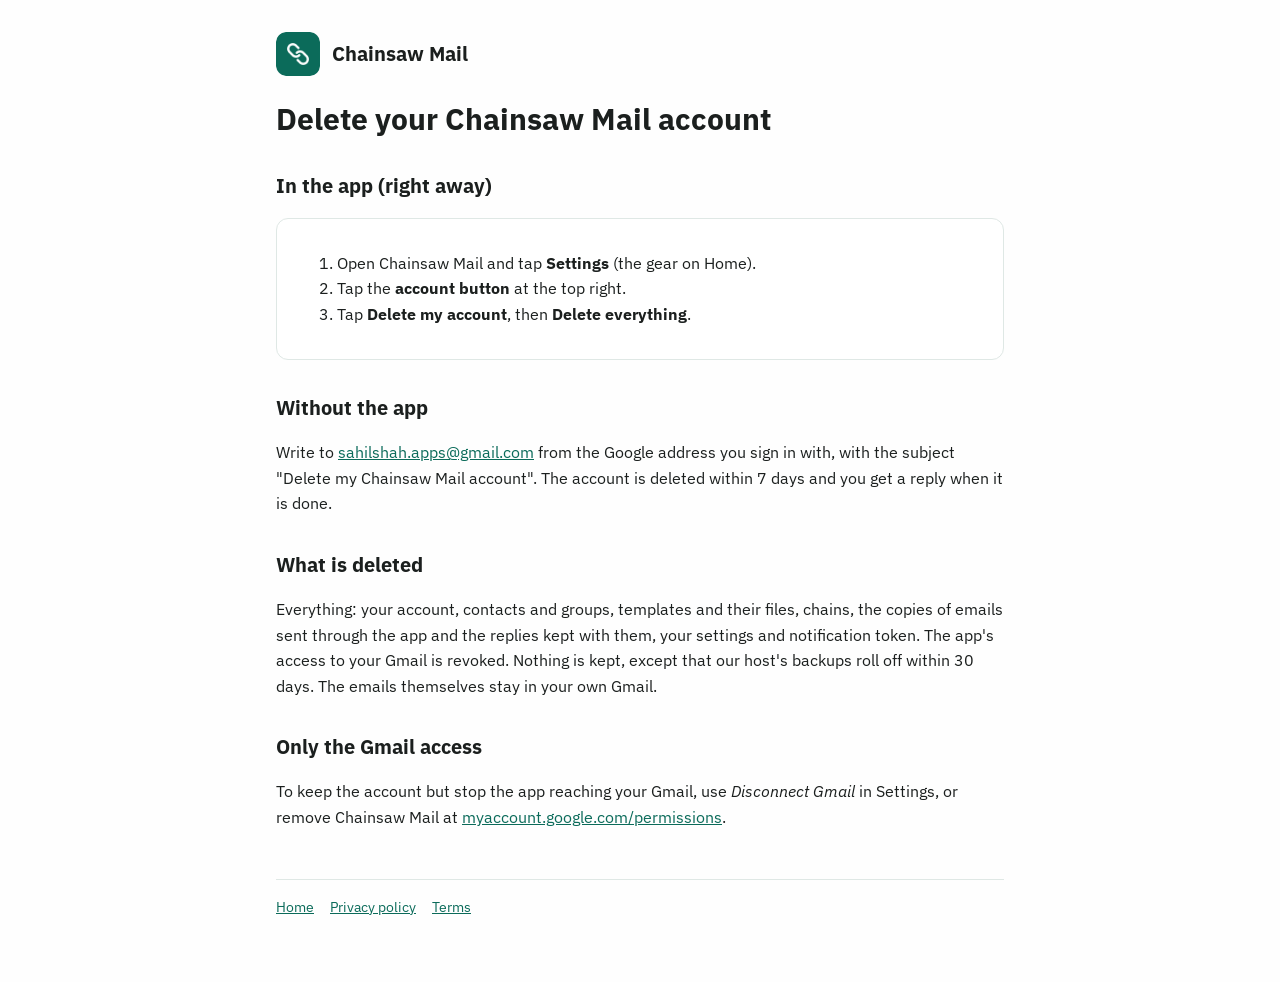
==== delete-account.html @ 6ddd8360 "Chainsaw Mail: home, privacy policy, terms, delete your account Co-Authored-By: Claude Opus 5.5 <nor" ====
<!doctype html>
<html lang="en">
<head>
  <meta charset="utf-8">
  <meta name="viewport" content="width=device-width, initial-scale=1">
  <title>Delete your account - Chainsaw Mail</title>
  <link rel="icon" href="icon.png">
  <link rel="preconnect" href="https://fonts.googleapis.com">
  <link href="https://fonts.googleapis.com/css2?family=IBM+Plex+Sans:wght@400;600;700&display=swap" rel="stylesheet">
  <link rel="stylesheet" href="style.css">
</head>
<body>
<main>
  <header><img src="icon.png" alt=""><a href="./">Chainsaw Mail</a></header>

  <h1>Delete your Chainsaw Mail account</h1>

  <h2>In the app (right away)</h2>
  <div class="card">
    <ol>
      <li>Open Chainsaw Mail and tap <strong>Settings</strong> (the gear on Home).</li>
      <li>Tap the <strong>account button</strong> at the top right.</li>
      <li>Tap <strong>Delete my account</strong>, then <strong>Delete everything</strong>.</li>
    </ol>
  </div>

  <h2>Without the app</h2>
  <p>Write to <a href="mailto:sahilshah.apps@gmail.com?subject=Delete%20my%20Chainsaw%20Mail%20account">sahilshah.apps@gmail.com</a>
    from the Google address you sign in with, with the subject "Delete my Chainsaw Mail account". The account is
    deleted within 7 days and you get a reply when it is done.</p>

  <h2>What is deleted</h2>
  <p>Everything: your account, contacts and groups, templates and their files, chains, the copies of emails sent
    through the app and the replies kept with them, your settings and notification token. The app's access to your
    Gmail is revoked. Nothing is kept, except that our host's backups roll off within 30 days. The emails themselves
    stay in your own Gmail.</p>

  <h2>Only the Gmail access</h2>
  <p>To keep the account but stop the app reaching your Gmail, use <em>Disconnect Gmail</em> in Settings, or remove
    Chainsaw Mail at <a href="https://myaccount.google.com/permissions">myaccount.google.com/permissions</a>.</p>

  <footer>
    <a href="./">Home</a><a href="privacy.html">Privacy policy</a><a href="terms.html">Terms</a>
  </footer>
</main>
</body>
</html>
---- style.css ----
/* Chainsaw Mail's pages: the app's teal on a near-white page, one readable column. */
:root {
  --brand: #0b6b5a;
  --ink: #1b1f1e;
  --muted: #5d6764;
  --page: #fefefe;
  --card: #ffffff;
  --edge: #dfe8e5;
}
@media (prefers-color-scheme: dark) {
  :root {
    --brand: #4fc2aa;
    --ink: #eef3f1;
    --muted: #a4b0ac;
    --page: #121614;
    --card: #1a201e;
    --edge: #2b3431;
  }
}
* { box-sizing: border-box; }
body {
  margin: 0;
  background: var(--page);
  color: var(--ink);
  font: 16px/1.6 "IBM Plex Sans", system-ui, sans-serif;
}
main { max-width: 760px; margin: 0 auto; padding: 32px 16px 64px; }
header { display: flex; align-items: center; gap: 12px; margin-bottom: 24px; }
header img { width: 44px; height: 44px; border-radius: 10px; }
header a { color: var(--ink); text-decoration: none; font-weight: 700; font-size: 20px; }
h1 { font-size: 30px; line-height: 1.25; margin: 8px 0 12px; }
h2 { font-size: 20px; margin: 32px 0 8px; }
p, li { color: var(--ink); }
.muted { color: var(--muted); }
a { color: var(--brand); }
.card { background: var(--card); border: 1px solid var(--edge); border-radius: 12px; padding: 16px 20px; margin: 16px 0; }
ul { padding-left: 20px; }
footer { margin-top: 48px; padding-top: 16px; border-top: 1px solid var(--edge); font-size: 14px; color: var(--muted); }
footer a { margin-right: 16px; }
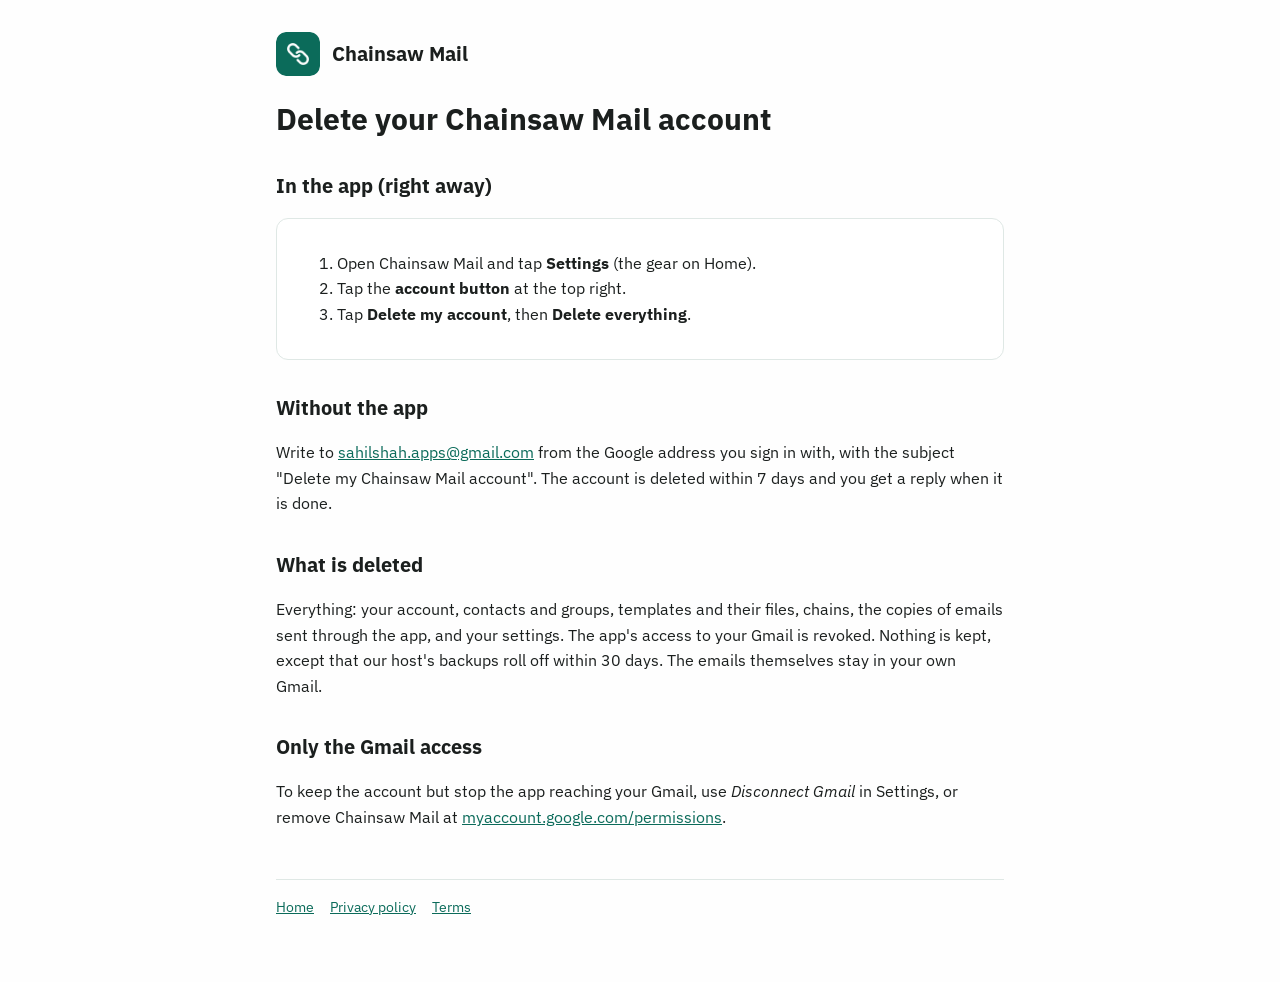
==== commit 2e46259e: "Send only: the app no longer reads Gmail; privacy, terms and home say so Co-Authored-By: Claude Opus" ====
--- a/delete-account.html
+++ b/delete-account.html
@@ -31,7 +31,7 @@
 
   <h2>What is deleted</h2>
   <p>Everything: your account, contacts and groups, templates and their files, chains, the copies of emails sent
-    through the app and the replies kept with them, your settings and notification token. The app's access to your
+    through the app, and your settings. The app's access to your
     Gmail is revoked. Nothing is kept, except that our host's backups roll off within 30 days. The emails themselves
     stay in your own Gmail.</p>
 
